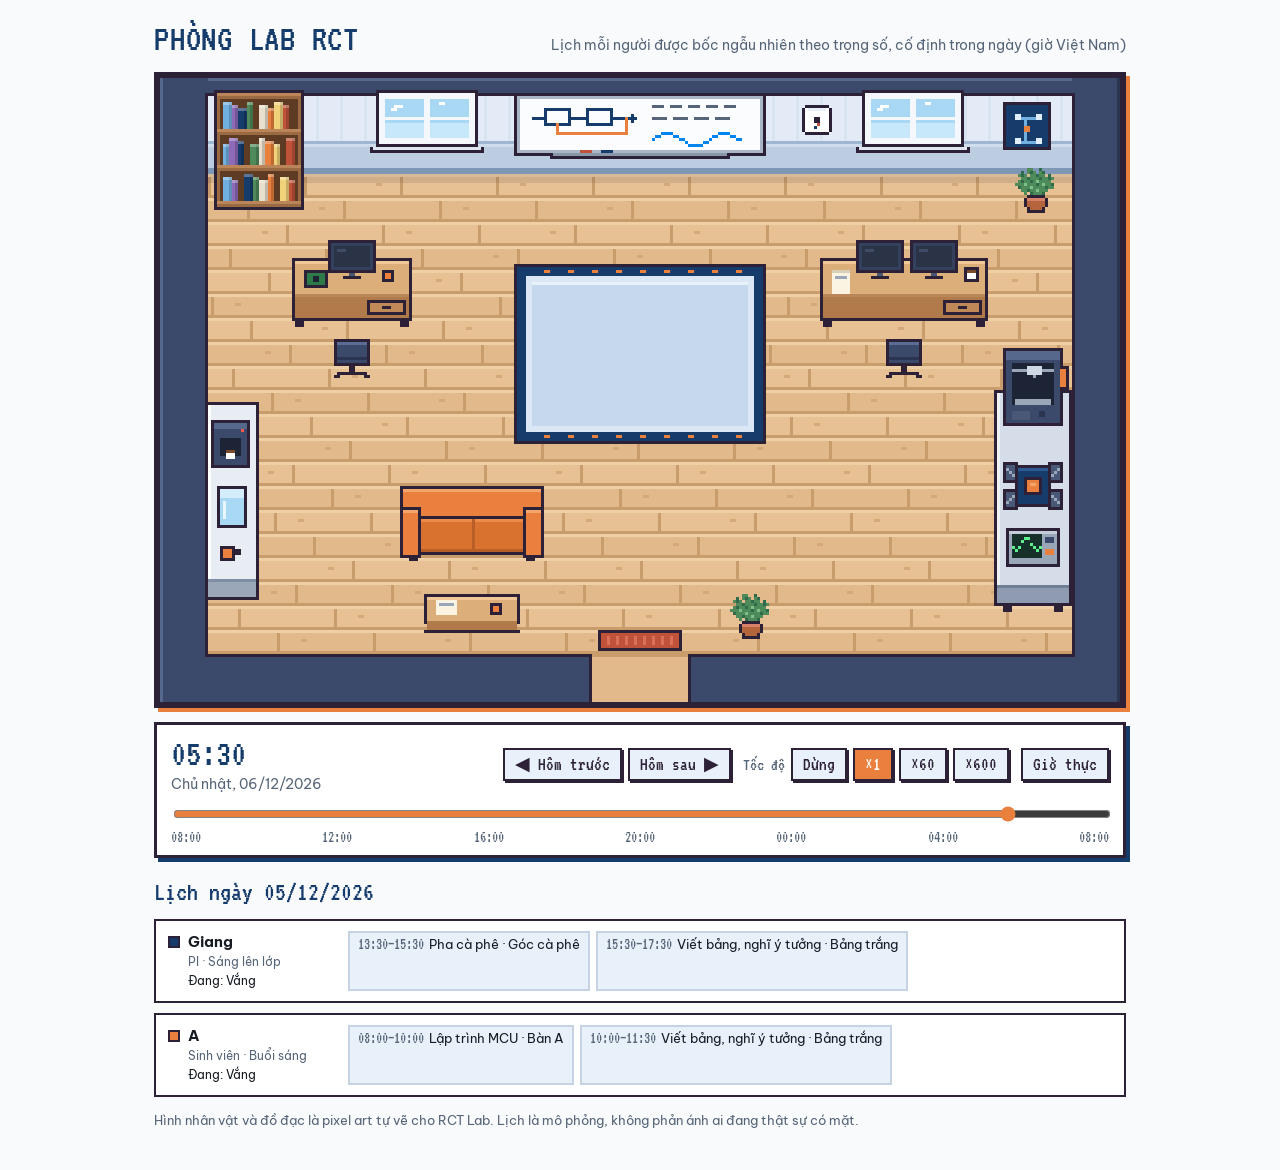
==== lab/index.html @ 15b020aa "Thêm phòng lab pixel, thành viên, dấu mốc; gọn tin Kick-off - lab/: phòng lab pixel tự vẽ, lịch theo" ====
<!doctype html>
<html lang="vi">
<head>
<meta charset="UTF-8"><meta name="viewport" content="width=device-width, initial-scale=1">
<title>Phòng lab RCT</title>
<script>if (new URLSearchParams(location.search).has('embed')) document.documentElement.classList.add('embed');</script>
<link rel="icon" type="image/svg+xml" href="../assets/rct-network-icon.svg">
<link rel="preconnect" href="https://fonts.googleapis.com"><link rel="preconnect" href="https://fonts.gstatic.com" crossorigin>
<link rel="stylesheet" href="https://fonts.googleapis.com/css2?family=VT323&family=Be+Vietnam+Pro:wght@400;600&display=swap">
<style>
:root{--navy:#163c6c;--navy2:#102b52;--ink:#2c2137;--pale:#e8f0fa;--orange:#e9803d;--text:#171c23;--muted:#566577;--bg:#f8fafc;--pix:"VT323",monospace;--ui:"Be Vietnam Pro","Segoe UI",system-ui,sans-serif}
*{box-sizing:border-box}
body{margin:0;background:var(--bg);color:var(--text);font:15px/1.5 var(--ui);padding:20px 16px 40px}
.wrap{max-width:972px;margin:0 auto;display:grid;gap:14px}
.wrap>*{min-width:0}
header{display:flex;flex-wrap:wrap;justify-content:space-between;align-items:baseline;gap:6px 16px}
h1{font:400 2.4rem/1 var(--pix);margin:0;color:var(--navy);letter-spacing:.02em}
.sub{margin:0;color:var(--muted);font-size:.88rem}
.stage{background:var(--ink);padding:6px;box-shadow:4px 4px 0 var(--orange)}
canvas{display:block;width:100%;max-width:100%;height:auto;image-rendering:pixelated;cursor:pointer}
.bar{display:grid;gap:10px;background:#fff;border:3px solid var(--ink);box-shadow:4px 4px 0 var(--navy);padding:10px 14px}
.row{display:flex;flex-wrap:wrap;align-items:center;gap:8px 12px}
.clock{font:400 2.4rem/1 var(--pix);color:var(--navy)}
.date{color:var(--muted);font-size:.85rem}
.spacer{flex:1}
button{font:400 1.2rem/1 var(--pix);border:2px solid var(--ink);background:var(--pale);color:var(--ink);padding:5px 10px;cursor:pointer;box-shadow:2px 2px 0 var(--ink)}
button:active{transform:translate(2px,2px);box-shadow:none}
button[aria-pressed="true"]{background:var(--orange);color:#fff}
button:focus-visible,input:focus-visible,canvas:focus-visible{outline:2px dashed var(--orange);outline-offset:2px}
.group{display:flex;flex-wrap:wrap;gap:6px;align-items:center}
.group span{font:400 1.1rem var(--pix);color:var(--muted)}
input[type=range]{width:100%;accent-color:var(--orange)}
.ticks{display:flex;justify-content:space-between;font:400 1rem var(--pix);color:var(--muted)}
h2{font:400 1.7rem/1 var(--pix);color:var(--navy);margin:6px 0 0}
#sched{display:grid;gap:10px}
.st{display:grid;grid-template-columns:170px 1fr;gap:10px;background:#fff;border:2px solid var(--ink);padding:10px 12px}
.st.sel{box-shadow:4px 4px 0 var(--orange)}
.who{display:flex;gap:8px;align-items:flex-start}
.dot{width:12px;height:12px;flex:none;margin-top:5px;background:var(--orange);border:2px solid var(--ink)}
.dot.pi{background:var(--navy)}
.who b{display:block}
.who small{display:block;color:var(--muted);font-size:.78rem}
.who .nowtxt{color:var(--text)}
.chips{display:flex;flex-wrap:wrap;gap:6px;list-style:none;margin:0;padding:0}
.chip{border:2px solid #c6d3e3;padding:2px 8px;font-size:.82rem;background:var(--pale)}
.chip time{font:400 1rem var(--pix);color:var(--muted);margin-right:5px}
.chip.ev{border-style:dashed}
.chip.now{border-color:var(--orange);background:#fff3ea;font-weight:600}
.note{color:var(--muted);font-size:.82rem;margin:0}
@media (max-width:560px){.st{grid-template-columns:1fr}.clock{font-size:2rem}}
/* ?embed=1: chỉ còn khung phòng, dùng khi nhúng vào trang chính */
.embed body{padding:0;background:transparent}
.embed .wrap{gap:0}
.embed header,.embed .bar,.embed h2,.embed #sched,.embed .note{display:none}
.embed .stage{padding:0;box-shadow:none;background:none}
</style>
</head>
<body>
<div class="wrap">
  <header>
    <h1>PHÒNG LAB RCT</h1>
    <p class="sub">Lịch mỗi người được bốc ngẫu nhiên theo trọng số, cố định trong ngày (giờ Việt Nam)</p>
  </header>
  <div class="stage"><canvas id="cv" width="960" height="624" aria-label="Phòng lab pixel; bấm vào nhân vật để đánh dấu"></canvas></div>
  <div class="bar">
    <div class="row">
      <div><div class="clock" id="clock">--:--</div><div class="date" id="date"></div></div>
      <div class="spacer"></div>
      <div class="group" role="group" aria-label="Chọn ngày"><button id="prev">◀ Hôm trước</button><button id="next">Hôm sau ▶</button></div>
      <div class="group" role="group" aria-label="Tốc độ"><span>Tốc độ</span>
        <button data-speed="0">Dừng</button><button data-speed="1">×1</button><button data-speed="60">×60</button><button data-speed="600">×600</button></div>
      <button id="live">Giờ thực</button>
    </div>
    <div>
      <input type="range" id="scrub" min="0" max="1439" step="1" aria-label="Giờ trong ngày lab">
      <div class="ticks"><span>08:00</span><span>12:00</span><span>16:00</span><span>20:00</span><span>00:00</span><span>04:00</span><span>08:00</span></div>
    </div>
  </div>
  <h2 id="schedTitle">Lịch hôm nay</h2>
  <div id="sched"></div>
  <p class="note">Hình nhân vật và đồ đạc là pixel art tự vẽ cho RCT Lab. Lịch là mô phỏng, không phản ánh ai đang thật sự có mặt.</p>
</div>
<script src="sprites.js?v=1"></script>
<script src="lab.js?v=1"></script>
</body>
</html>
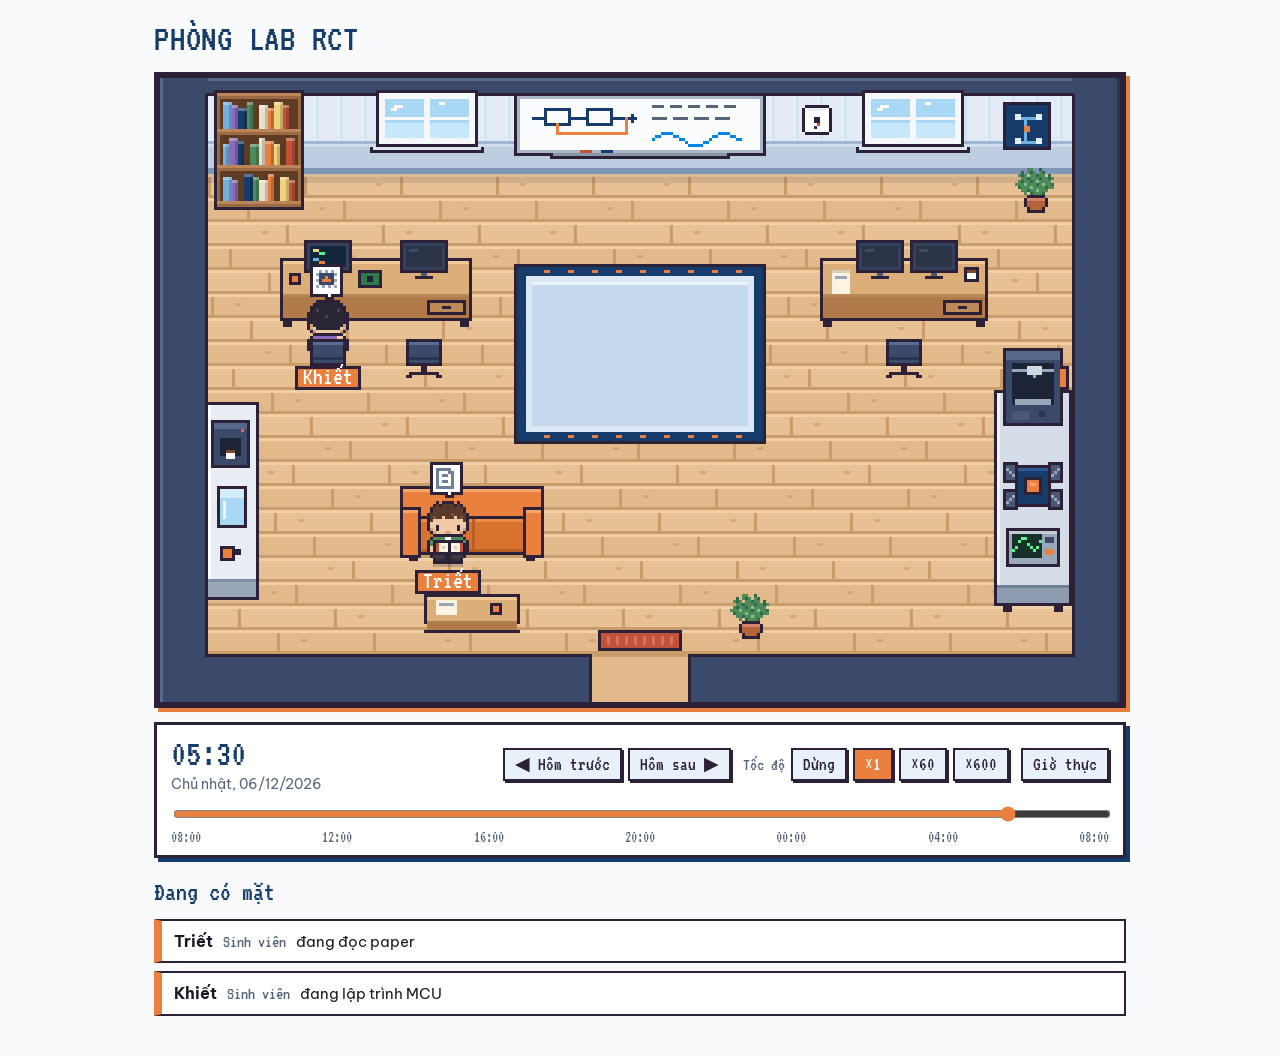
==== commit afb3ba22: "Nhân vật riêng cho thành viên, lịch theo ca, Tài liệu 2 thẻ mỗi hàng - lab/: nhân vật pixel cho Ánh," ====
--- a/lab/index.html
+++ b/lab/index.html
@@ -15,7 +15,6 @@
 .wrap>*{min-width:0}
 header{display:flex;flex-wrap:wrap;justify-content:space-between;align-items:baseline;gap:6px 16px}
 h1{font:400 2.4rem/1 var(--pix);margin:0;color:var(--navy);letter-spacing:.02em}
-.sub{margin:0;color:var(--muted);font-size:.88rem}
 .stage{background:var(--ink);padding:6px;box-shadow:4px 4px 0 var(--orange)}
 canvas{display:block;width:100%;max-width:100%;height:auto;image-rendering:pixelated;cursor:pointer}
 .bar{display:grid;gap:10px;background:#fff;border:3px solid var(--ink);box-shadow:4px 4px 0 var(--navy);padding:10px 14px}
@@ -32,26 +31,17 @@
 input[type=range]{width:100%;accent-color:var(--orange)}
 .ticks{display:flex;justify-content:space-between;font:400 1rem var(--pix);color:var(--muted)}
 h2{font:400 1.7rem/1 var(--pix);color:var(--navy);margin:6px 0 0}
-#sched{display:grid;gap:10px}
-.st{display:grid;grid-template-columns:170px 1fr;gap:10px;background:#fff;border:2px solid var(--ink);padding:10px 12px}
-.st.sel{box-shadow:4px 4px 0 var(--orange)}
-.who{display:flex;gap:8px;align-items:flex-start}
-.dot{width:12px;height:12px;flex:none;margin-top:5px;background:var(--orange);border:2px solid var(--ink)}
-.dot.pi{background:var(--navy)}
-.who b{display:block}
-.who small{display:block;color:var(--muted);font-size:.78rem}
-.who .nowtxt{color:var(--text)}
-.chips{display:flex;flex-wrap:wrap;gap:6px;list-style:none;margin:0;padding:0}
-.chip{border:2px solid #c6d3e3;padding:2px 8px;font-size:.82rem;background:var(--pale)}
-.chip time{font:400 1rem var(--pix);color:var(--muted);margin-right:5px}
-.chip.ev{border-style:dashed}
-.chip.now{border-color:var(--orange);background:#fff3ea;font-weight:600}
-.note{color:var(--muted);font-size:.82rem;margin:0}
-@media (max-width:560px){.st{grid-template-columns:1fr}.clock{font-size:2rem}}
+.now-list{list-style:none;margin:0;padding:0;display:grid;gap:8px}
+.now-list li{display:flex;flex-wrap:wrap;align-items:baseline;gap:4px 10px;background:#fff;border:2px solid var(--ink);border-left:8px solid var(--orange);padding:8px 12px}
+.now-list li.pi{border-left-color:var(--navy)}
+.now-list li.sel{box-shadow:4px 4px 0 var(--orange)}
+.now-list b{font-size:1rem}
+.now-list .role{font:400 1.1rem/1 var(--pix);color:var(--muted)}
+@media (max-width:560px){.clock{font-size:2rem}}
 /* ?embed=1: chỉ còn khung phòng, dùng khi nhúng vào trang chính */
 .embed body{padding:0;background:transparent}
 .embed .wrap{gap:0}
-.embed header,.embed .bar,.embed h2,.embed #sched,.embed .note{display:none}
+.embed header,.embed .bar,.embed h2,.embed .now-list{display:none}
 .embed .stage{padding:0;box-shadow:none;background:none}
 </style>
 </head>
@@ -59,7 +49,6 @@
 <div class="wrap">
   <header>
     <h1>PHÒNG LAB RCT</h1>
-    <p class="sub">Lịch mỗi người được bốc ngẫu nhiên theo trọng số, cố định trong ngày (giờ Việt Nam)</p>
   </header>
   <div class="stage"><canvas id="cv" width="960" height="624" aria-label="Phòng lab pixel; bấm vào nhân vật để đánh dấu"></canvas></div>
   <div class="bar">
@@ -76,11 +65,10 @@
       <div class="ticks"><span>08:00</span><span>12:00</span><span>16:00</span><span>20:00</span><span>00:00</span><span>04:00</span><span>08:00</span></div>
     </div>
   </div>
-  <h2 id="schedTitle">Lịch hôm nay</h2>
-  <div id="sched"></div>
-  <p class="note">Hình nhân vật và đồ đạc là pixel art tự vẽ cho RCT Lab. Lịch là mô phỏng, không phản ánh ai đang thật sự có mặt.</p>
+  <h2>Đang có mặt</h2>
+  <ul id="now" class="now-list" aria-live="polite"></ul>
 </div>
-<script src="sprites.js?v=1"></script>
-<script src="lab.js?v=1"></script>
+<script src="sprites.js?v=2"></script>
+<script src="lab.js?v=2"></script>
 </body>
 </html>
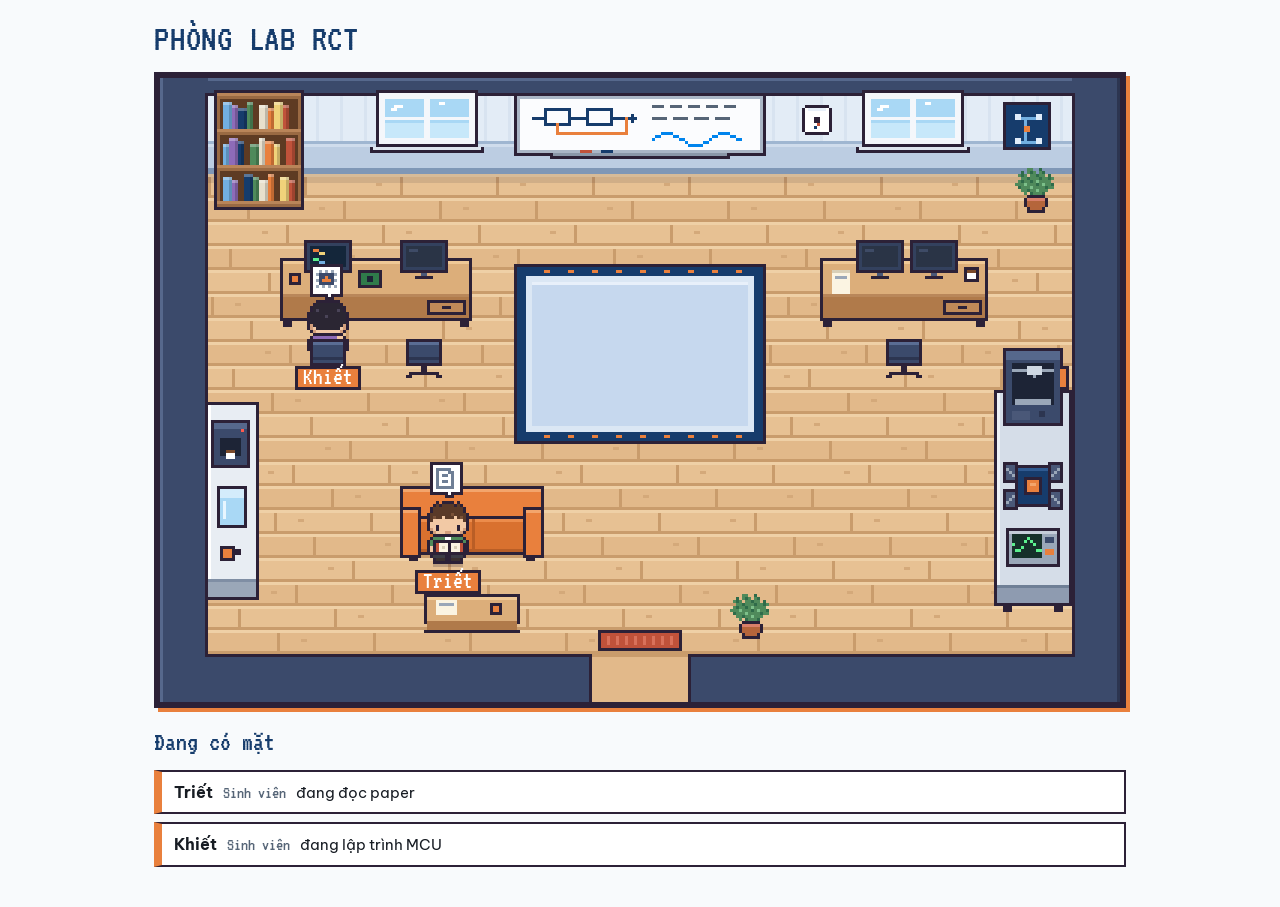
==== commit 03c57c17: "Gộp Đang tiến hành vào Tin mới, trưởng nhóm dự án, bảng 2x2 ở Tài liệu - Tin mới: thêm tin chuẩn bị " ====
--- a/lab/index.html
+++ b/lab/index.html
@@ -17,7 +17,7 @@
 h1{font:400 2.4rem/1 var(--pix);margin:0;color:var(--navy);letter-spacing:.02em}
 .stage{background:var(--ink);padding:6px;box-shadow:4px 4px 0 var(--orange)}
 canvas{display:block;width:100%;max-width:100%;height:auto;image-rendering:pixelated;cursor:pointer}
-.bar{display:grid;gap:10px;background:#fff;border:3px solid var(--ink);box-shadow:4px 4px 0 var(--navy);padding:10px 14px}
+.bar{display:none;gap:10px;background:#fff;border:3px solid var(--ink);box-shadow:4px 4px 0 var(--navy);padding:10px 14px}
 .row{display:flex;flex-wrap:wrap;align-items:center;gap:8px 12px}
 .clock{font:400 2.4rem/1 var(--pix);color:var(--navy)}
 .date{color:var(--muted);font-size:.85rem}
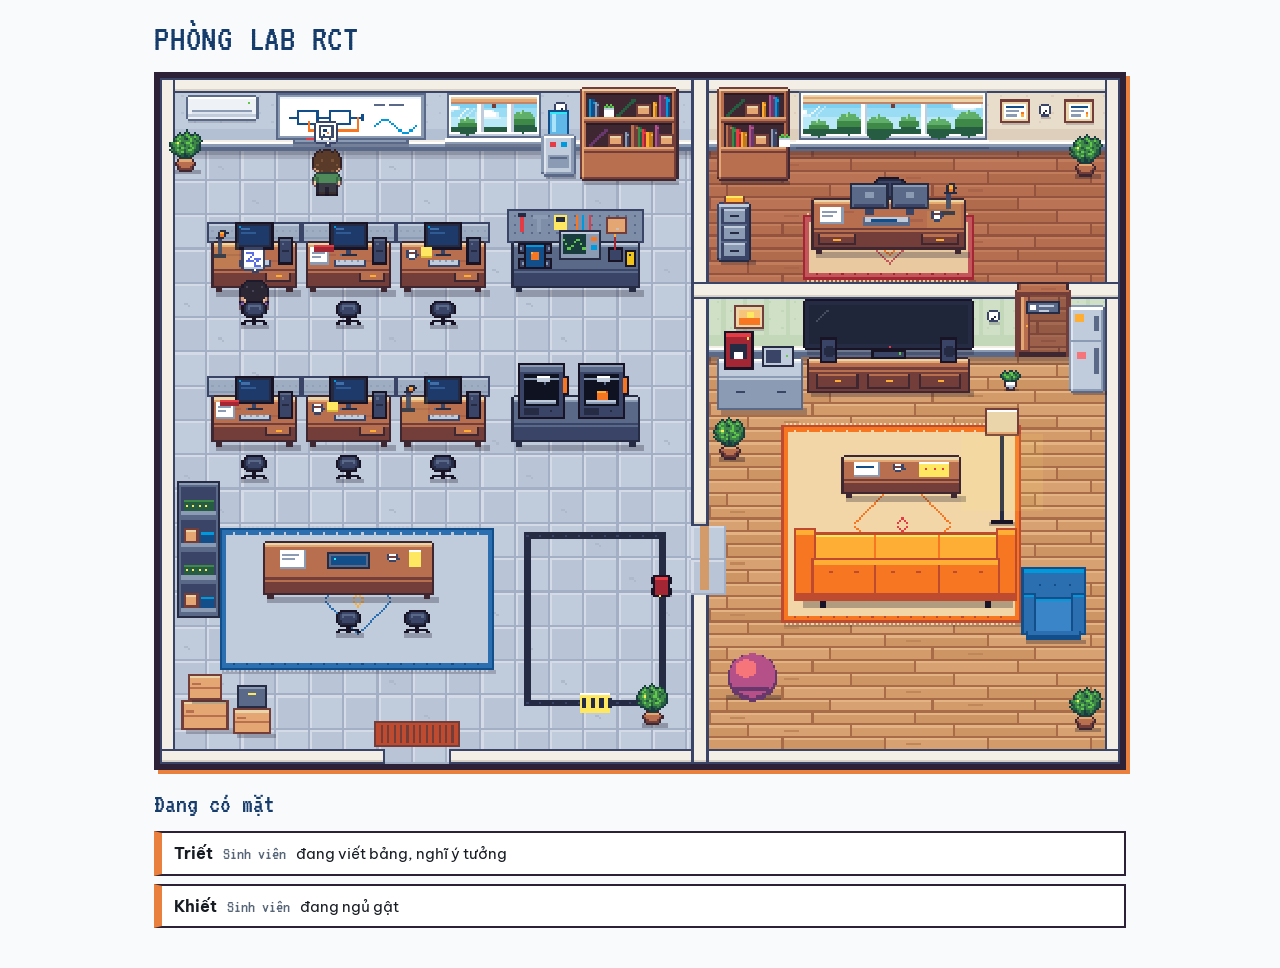
==== commit dadb9a45: "Vẽ lại phòng lab pixel: bảng màu Endesga 32, mặt bằng 3 khu - Phòng lab (~60%), phòng PI nhỏ có cửa " ====
--- a/lab/index.html
+++ b/lab/index.html
@@ -17,8 +17,6 @@
 h1{font:400 2.4rem/1 var(--pix);margin:0;color:var(--navy);letter-spacing:.02em}
 .stage{background:var(--ink);padding:6px;box-shadow:4px 4px 0 var(--orange)}
 canvas{display:block;width:100%;max-width:100%;height:auto;image-rendering:pixelated;cursor:pointer}
-.bar{display:none;gap:10px;background:#fff;border:3px solid var(--ink);box-shadow:4px 4px 0 var(--navy);padding:10px 14px}
-.row{display:flex;flex-wrap:wrap;align-items:center;gap:8px 12px}
 .clock{font:400 2.4rem/1 var(--pix);color:var(--navy)}
 .date{color:var(--muted);font-size:.85rem}
 .spacer{flex:1}
@@ -50,25 +48,11 @@
   <header>
     <h1>PHÒNG LAB RCT</h1>
   </header>
-  <div class="stage"><canvas id="cv" width="960" height="624" aria-label="Phòng lab pixel; bấm vào nhân vật để đánh dấu"></canvas></div>
-  <div class="bar">
-    <div class="row">
-      <div><div class="clock" id="clock">--:--</div><div class="date" id="date"></div></div>
-      <div class="spacer"></div>
-      <div class="group" role="group" aria-label="Chọn ngày"><button id="prev">◀ Hôm trước</button><button id="next">Hôm sau ▶</button></div>
-      <div class="group" role="group" aria-label="Tốc độ"><span>Tốc độ</span>
-        <button data-speed="0">Dừng</button><button data-speed="1">×1</button><button data-speed="60">×60</button><button data-speed="600">×600</button></div>
-      <button id="live">Giờ thực</button>
-    </div>
-    <div>
-      <input type="range" id="scrub" min="0" max="1439" step="1" aria-label="Giờ trong ngày lab">
-      <div class="ticks"><span>08:00</span><span>12:00</span><span>16:00</span><span>20:00</span><span>00:00</span><span>04:00</span><span>08:00</span></div>
-    </div>
-  </div>
+  <div class="stage"><canvas id="cv" width="1344" height="960" aria-label="Phòng lab pixel; bấm vào nhân vật để đánh dấu"></canvas></div>
   <h2>Đang có mặt</h2>
   <ul id="now" class="now-list" aria-live="polite"></ul>
 </div>
-<script src="sprites.js?v=2"></script>
-<script src="lab.js?v=2"></script>
+<script src="sprites.js?v=4"></script>
+<script src="lab.js?v=6"></script>
 </body>
 </html>
